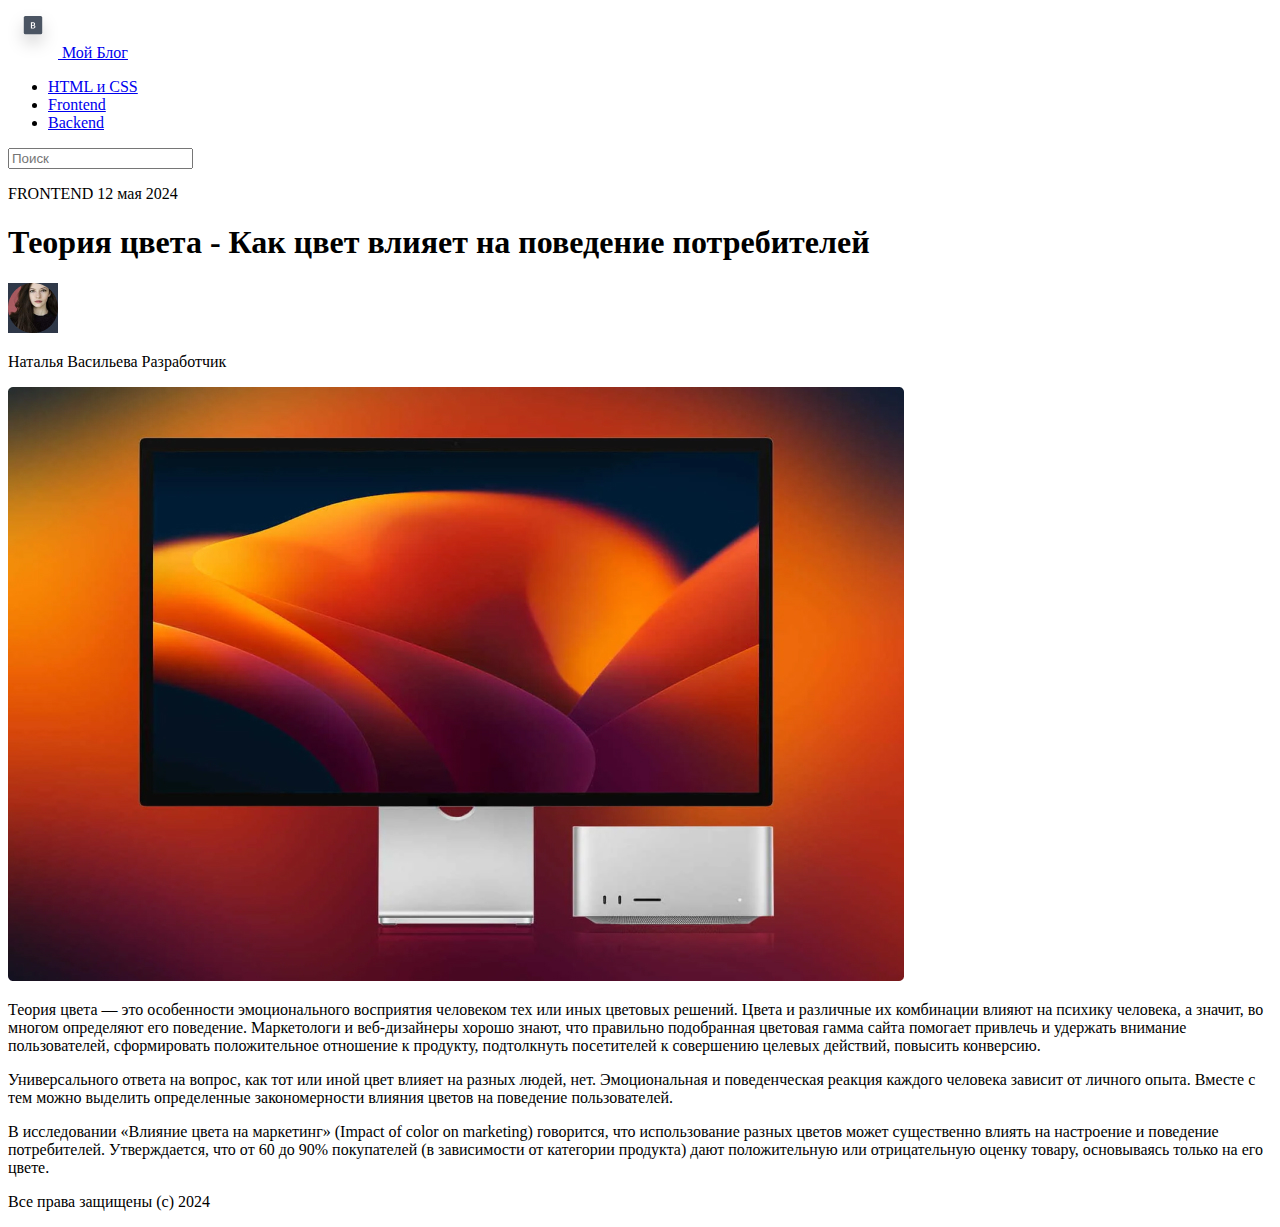
==== 1-Blog/index.html @ f2085311 "Домашнее задание - Знакомство с HTML" ====
<!doctype html>
<html lang="ru">
<head>
  <meta charset="UTF-8">
  <meta name="viewport"
        content="width=device-width, user-scalable=no, initial-scale=1.0, maximum-scale=1.0, minimum-scale=1.0">
  <meta http-equiv="X-UA-Compatible" content="ie=edge">
  <title>Теория цвета - Как цвет влияет на поведение потребителей | Мой блог</title>
</head>
<body>
<header class="page-header">
  <div class="page-header__container">
    <a class="page-header__logo logo" href="/">
      <img src="./images/logo.svg" alt="Логотип Мой Блог"
           class="logo__icon"
           width="50"
           height="50"
      >
      <span class="logo__test">Мой Блог</span>
    </a>
    <nav class="main-nav">
      <ul class="main-nav__list">
        <li class="main-nav__item"><a href="/" class="main-nav__link">HTML и CSS</a></li>
        <li class="main-nav__item"><a href="/" class="main-nav__link">Frontend</a></li>
        <li class="main-nav__item"><a href="/" class="main-nav__link">Backend</a></li>
      </ul>
    </nav>
    <form action="/search" method="get">
      <input type="search" name="search-query" id="search-query" placeholder="Поиск">
    </form>
  </div>
</header>
<main class="page-content">
  <div class="container">
    <div class="post">
      <p class="post__info">
        <span class="post__category">FRONTEND</span>
        <span class="post__date">12 мая 2024</span>
      </p>

      <h1 class="post__title">Теория цвета - Как цвет влияет на поведение потребителей</h1>

      <div class="post__author author">
        <img src="./images/author.jpg"
             alt="Фотография автора - Наталья Васильева" class="author__img"
             width="50"
             height="50"
        >

        <p class="author__info">
          <span class="author__name">Наталья Васильева</span>
          <span class="author__employee">Разработчик</span>
        </p>
      </div>

      <img src="./images/post-image.jpg"
           alt="картинка к посту Теория цвета - Как цвет влияет на поведение потребителей"
           class="post__image"
           width="896"
           height="594"
      >
      <div class="post__text-content">
        <p>
          Теория цвета — это особенности эмоционального восприятия человеком тех или иных цветовых решений. Цвета и
          различные их комбинации влияют на психику человека, а значит, во многом определяют его поведение. Маркетологи
          и веб-дизайнеры хорошо знают, что правильно подобранная цветовая гамма сайта помогает привлечь и удержать
          внимание пользователей, сформировать положительное отношение к продукту, подтолкнуть посетителей к совершению
          целевых действий, повысить конверсию.</p>
        <p>
          Универсального ответа на вопрос, как тот или иной цвет влияет на разных людей, нет. Эмоциональная и
          поведенческая реакция каждого человека зависит от личного опыта. Вместе с тем можно выделить определенные
          закономерности влияния цветов на поведение пользователей.
        </p>
        <p>
          В исследовании «Влияние цвета на маркетинг» (Impact of color on marketing) говорится, что использование
          разных цветов может существенно влиять на настроение и поведение потребителей. Утверждается, что от 60 до 90%
          покупателей (в зависимости от категории продукта) дают положительную или отрицательную оценку товару,
          основываясь только на его цвете.
        </p>
      </div>
    </div>
  </div>
</main>
<footer class="page-footer">
  <p class="footer__copyright">Все права защищены (c) 2024</p>
</footer>
</body>
</html>
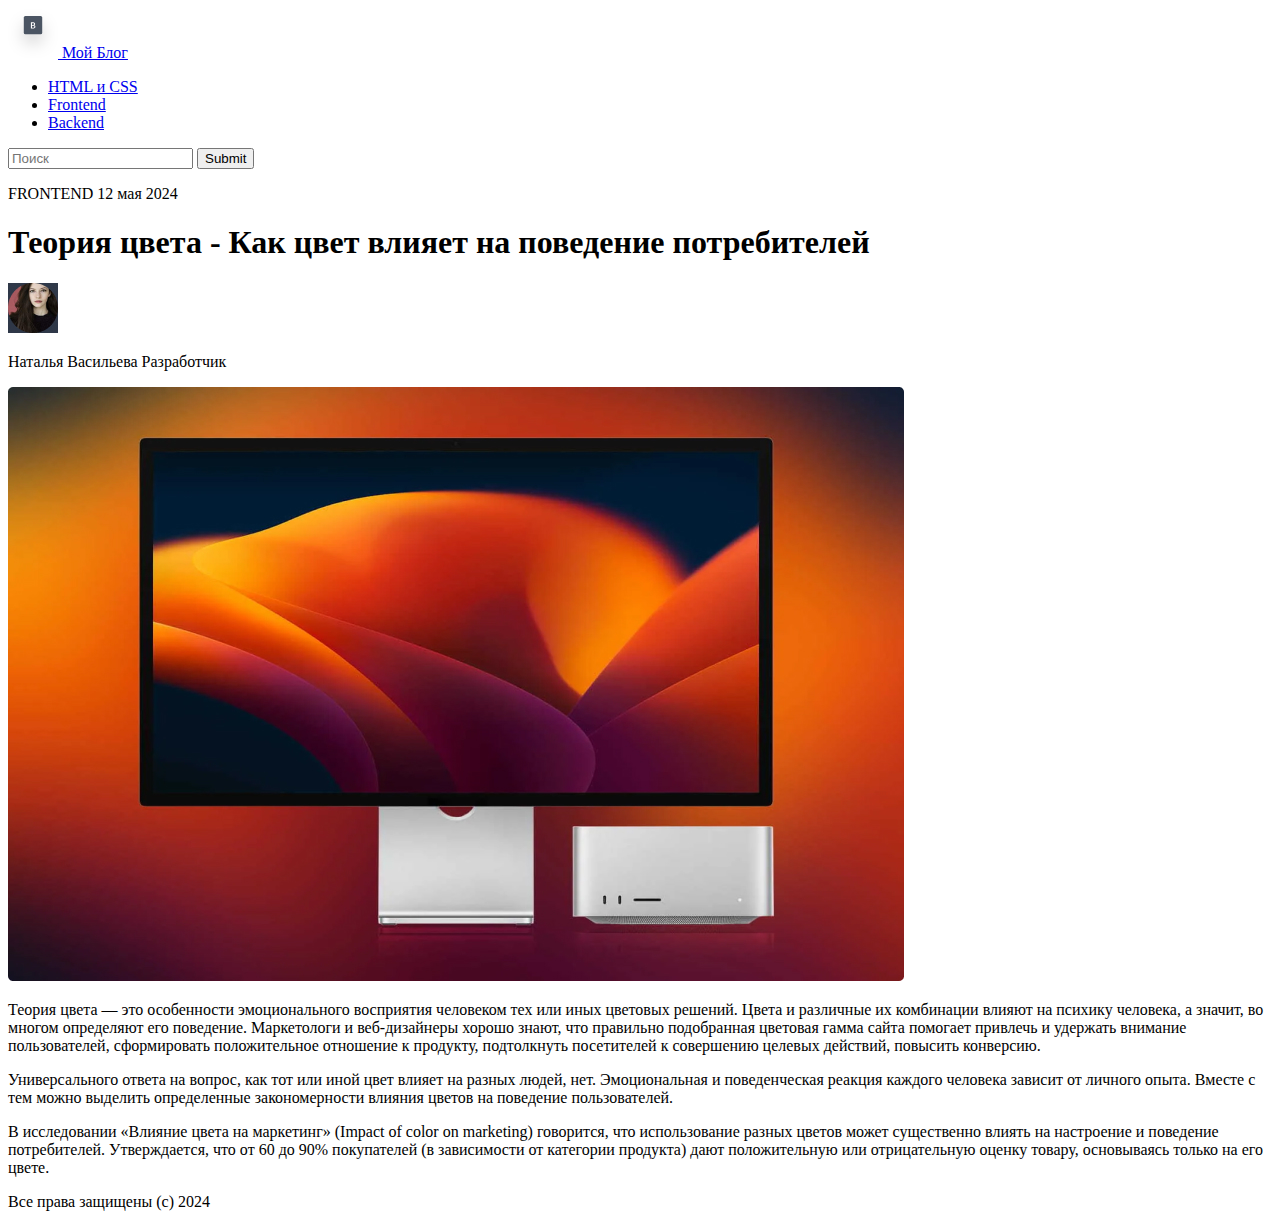
==== commit b9c7cf07: "Правит форму" ====
--- a/1-Blog/index.html
+++ b/1-Blog/index.html
@@ -27,15 +27,16 @@
     </nav>
     <form action="/search" method="get">
       <input type="search" name="search-query" id="search-query" placeholder="Поиск">
+      <input type="submit" name="submit" id="search-submit">
     </form>
   </div>
 </header>
 <main class="page-content">
   <div class="container">
-    <div class="post">
+    <article class="post">
       <p class="post__info">
         <span class="post__category">FRONTEND</span>
-        <span class="post__date">12 мая 2024</span>
+        <time datetime="2024-05-12" class="post__date">12 мая 2024</time>
       </p>
 
       <h1 class="post__title">Теория цвета - Как цвет влияет на поведение потребителей</h1>
@@ -78,7 +79,7 @@
           основываясь только на его цвете.
         </p>
       </div>
-    </div>
+    </article>
   </div>
 </main>
 <footer class="page-footer">
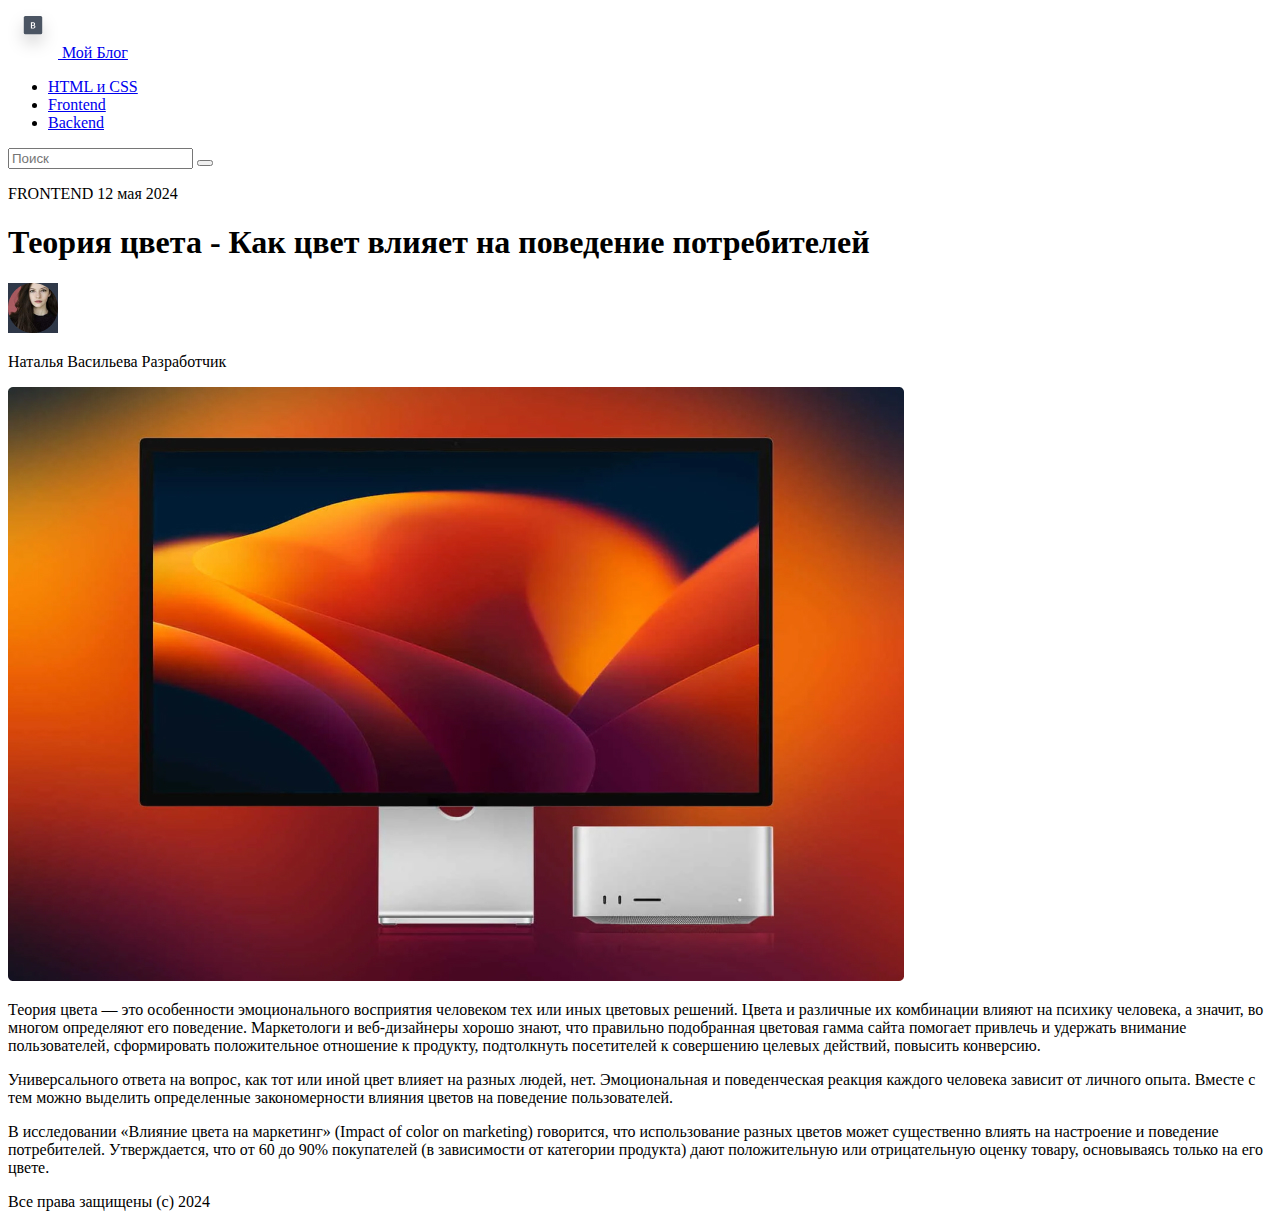
==== commit 9e62b495: "Меняет input submit на button submit" ====
--- a/1-Blog/index.html
+++ b/1-Blog/index.html
@@ -27,7 +27,7 @@
     </nav>
     <form action="/search" method="get">
       <input type="search" name="search-query" id="search-query" placeholder="Поиск">
-      <input type="submit" name="submit" id="search-submit">
+      <button type="submit"></button>
     </form>
   </div>
 </header>
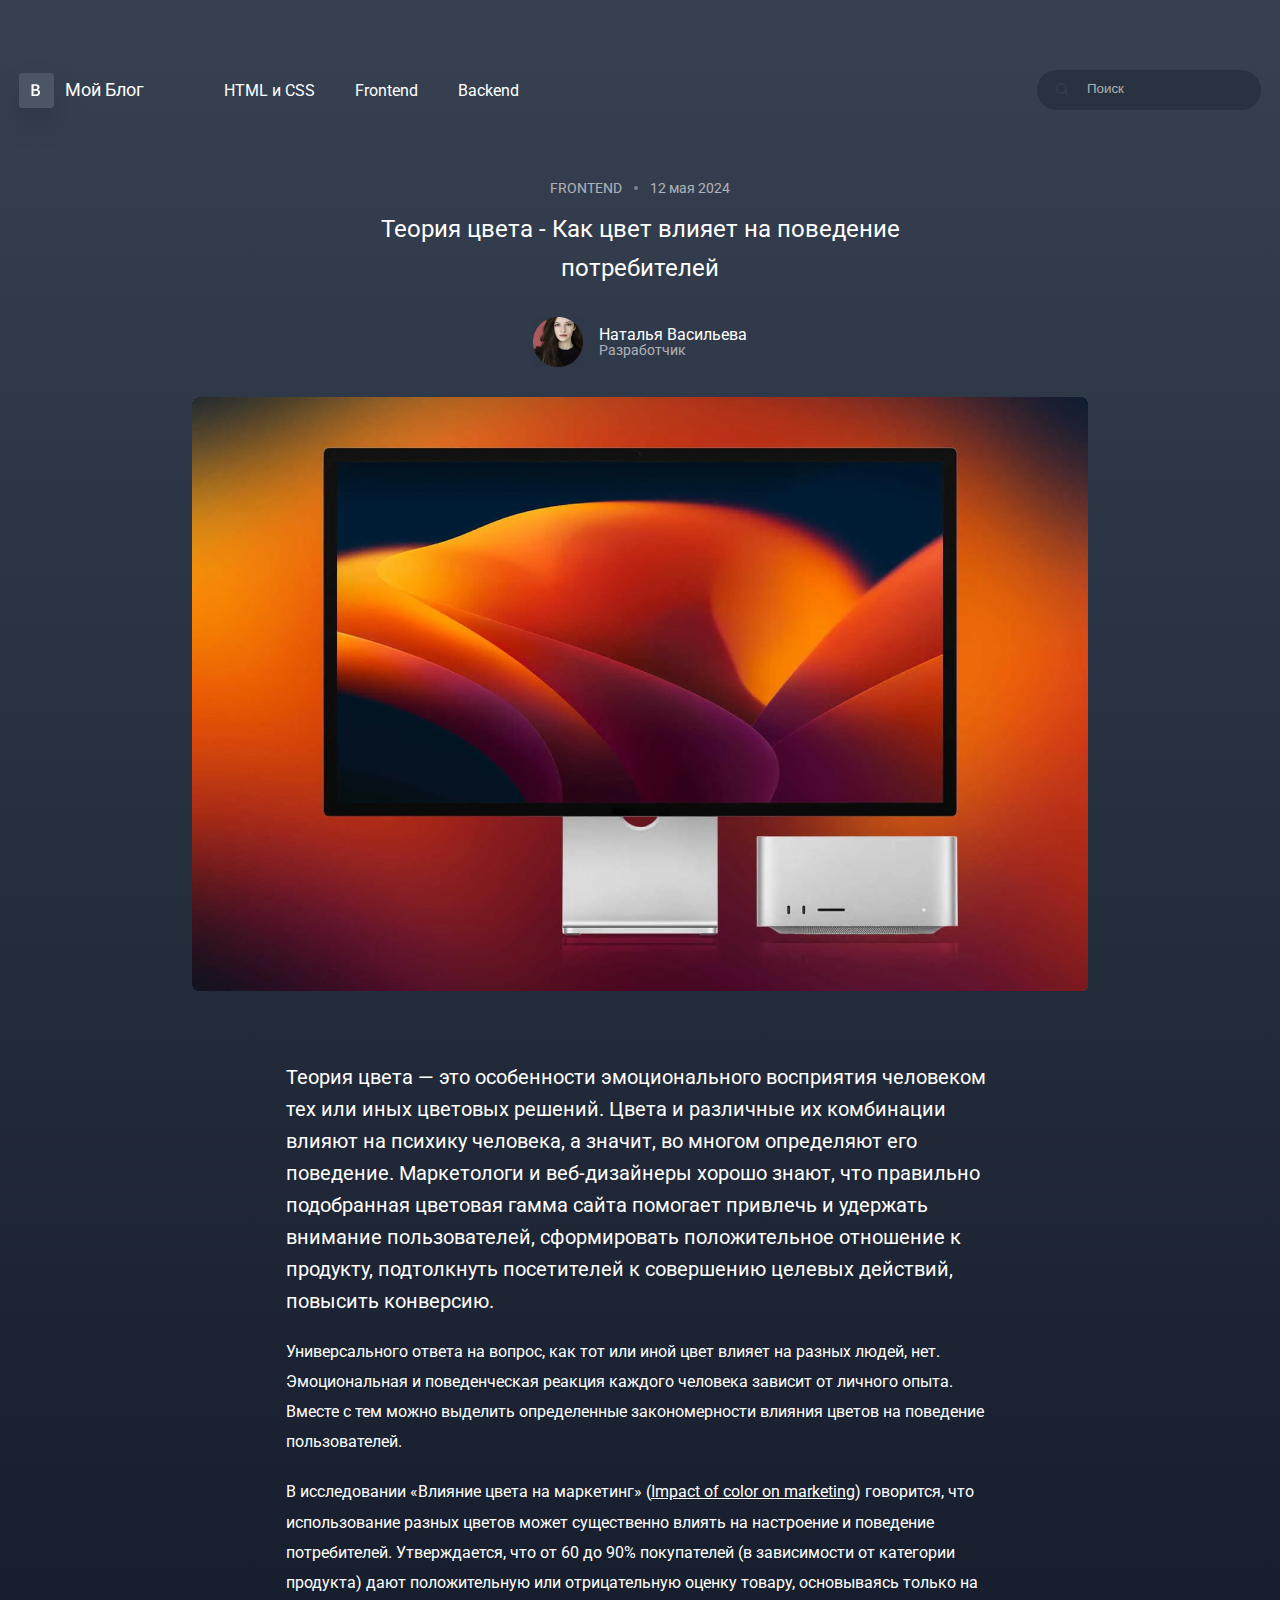
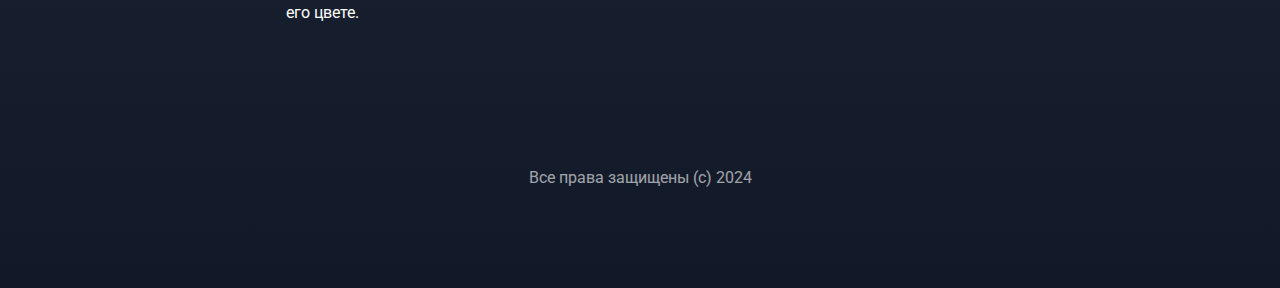
==== commit 0095557d: "Добавляет стили" ====
--- a/1-Blog/index.html
+++ b/1-Blog/index.html
@@ -1,22 +1,22 @@
 <!doctype html>
 <html lang="ru">
 <head>
-  <meta charset="UTF-8">
+  <meta charset="UTF-8" />
   <meta name="viewport"
-        content="width=device-width, user-scalable=no, initial-scale=1.0, maximum-scale=1.0, minimum-scale=1.0">
-  <meta http-equiv="X-UA-Compatible" content="ie=edge">
+        content="width=device-width, user-scalable=no, initial-scale=1.0, maximum-scale=1.0, minimum-scale=1.0" />
+  <meta http-equiv="X-UA-Compatible" content="ie=edge" />
+  <link rel="preconnect" href="https://fonts.googleapis.com" />
+  <link rel="preconnect" href="https://fonts.gstatic.com" crossorigin />
+  <link href="https://fonts.googleapis.com/css2?family=Roboto&display=swap" rel="stylesheet" />
+  <link rel="stylesheet" href="style.css" />
   <title>Теория цвета - Как цвет влияет на поведение потребителей | Мой блог</title>
 </head>
 <body>
 <header class="page-header">
   <div class="page-header__container">
     <a class="page-header__logo logo" href="/">
-      <img src="./images/logo.svg" alt="Логотип Мой Блог"
-           class="logo__icon"
-           width="50"
-           height="50"
-      >
-      <span class="logo__test">Мой Блог</span>
+      <div class="logo__icon"><img src="./images/logo.svg" alt="Логотип Мой Блог" /></div>
+      <span class="logo__text">Мой Блог</span>
     </a>
     <nav class="main-nav">
       <ul class="main-nav__list">
@@ -25,62 +25,62 @@
         <li class="main-nav__item"><a href="/" class="main-nav__link">Backend</a></li>
       </ul>
     </nav>
-    <form action="/search" method="get">
-      <input type="search" name="search-query" id="search-query" placeholder="Поиск">
-      <button type="submit"></button>
+    <form class="page-header__search-form search-form" action="/search" method="get">
+      <label class="search-form__search-label" for="search-query">
+        <img src="./images/search.svg" alt="Поиск по блогу" />
+      </label>
+      <input class="search-form__search" type="search" name="search-query" id="search-query" placeholder="Поиск">
     </form>
   </div>
 </header>
 <main class="page-content">
-  <div class="container">
-    <article class="post">
-      <p class="post__info">
-        <span class="post__category">FRONTEND</span>
-        <time datetime="2024-05-12" class="post__date">12 мая 2024</time>
+  <article class="post">
+    <p class="post__info">
+      <span class="post__category">FRONTEND</span><time datetime="2024-05-12" class="post__date">12 мая 2024</time>
+    </p>
+
+    <h1 class="post__title">Теория цвета - Как цвет влияет на поведение потребителей</h1>
+
+    <div class="post__author author">
+      <img src="./images/author.jpg"
+           alt="Фотография автора - Наталья Васильева" class="author__img"
+           width="50"
+           height="50"
+      >
+
+      <p class="author__info">
+        <span class="author__name">Наталья Васильева</span>
+        <span class="author__employee">Разработчик</span>
       </p>
+    </div>
 
-      <h1 class="post__title">Теория цвета - Как цвет влияет на поведение потребителей</h1>
-
-      <div class="post__author author">
-        <img src="./images/author.jpg"
-             alt="Фотография автора - Наталья Васильева" class="author__img"
-             width="50"
-             height="50"
-        >
-
-        <p class="author__info">
-          <span class="author__name">Наталья Васильева</span>
-          <span class="author__employee">Разработчик</span>
-        </p>
-      </div>
-
-      <img src="./images/post-image.jpg"
-           alt="картинка к посту Теория цвета - Как цвет влияет на поведение потребителей"
-           class="post__image"
-           width="896"
-           height="594"
-      >
-      <div class="post__text-content">
-        <p>
-          Теория цвета — это особенности эмоционального восприятия человеком тех или иных цветовых решений. Цвета и
-          различные их комбинации влияют на психику человека, а значит, во многом определяют его поведение. Маркетологи
-          и веб-дизайнеры хорошо знают, что правильно подобранная цветовая гамма сайта помогает привлечь и удержать
-          внимание пользователей, сформировать положительное отношение к продукту, подтолкнуть посетителей к совершению
-          целевых действий, повысить конверсию.</p>
-        <p>
-          Универсального ответа на вопрос, как тот или иной цвет влияет на разных людей, нет. Эмоциональная и
-          поведенческая реакция каждого человека зависит от личного опыта. Вместе с тем можно выделить определенные
-          закономерности влияния цветов на поведение пользователей.
-        </p>
-        <p>
-          В исследовании «Влияние цвета на маркетинг» (Impact of color on marketing) говорится, что использование
-          разных цветов может существенно влиять на настроение и поведение потребителей. Утверждается, что от 60 до 90%
-          покупателей (в зависимости от категории продукта) дают положительную или отрицательную оценку товару,
-          основываясь только на его цвете.
-        </p>
-      </div>
-    </article>
-  </div>
+    <img src="./images/post-image.jpg"
+         alt="картинка к посту Теория цвета - Как цвет влияет на поведение потребителей"
+         class="post__image"
+         width="896"
+         height="594"
+    />
+    <div class="post__text-content">
+      <p class="post__text">
+        Теория цвета — это особенности эмоционального восприятия человеком тех или иных цветовых решений. Цвета и
+        различные их комбинации влияют на психику человека, а значит, во многом определяют его поведение. Маркетологи
+        и веб-дизайнеры хорошо знают, что правильно подобранная цветовая гамма сайта помогает привлечь и удержать
+        внимание пользователей, сформировать положительное отношение к продукту, подтолкнуть посетителей к совершению
+        целевых действий, повысить конверсию.</p>
+      <p class="post__small-text">
+        Универсального ответа на вопрос, как тот или иной цвет влияет на разных людей, нет. Эмоциональная и
+        поведенческая реакция каждого человека зависит от личного опыта. Вместе с тем можно выделить определенные
+        закономерности влияния цветов на поведение пользователей.
+      </p>
+      <p class="post__small-text">
+        В исследовании «Влияние цвета на маркетинг» (<a class="post__text-link"
+          href="https://www.researchgate.net/publication/235320162_Impact_of_color_on_marketing">Impact of color on marketing</a>) говорится, что использование
+        разных цветов может существенно влиять на настроение и поведение потребителей. Утверждается, что от 60 до 90%
+        покупателей (в зависимости от категории продукта) дают положительную или отрицательную оценку товару,
+        основываясь только на его цвете.
+      </p>
+    </div>
+  </article>
 </main>
 <footer class="page-footer">
   <p class="footer__copyright">Все права защищены (c) 2024</p>
--- a/1-Blog/style.css
+++ b/1-Blog/style.css
@@ -0,0 +1,223 @@
+* {
+    box-sizing: border-box;
+}
+
+body {
+    margin: 0;
+
+    font-family: 'Roboto', sans-serif;
+    font-size: 20px;
+    font-style: normal;
+    font-weight: 400;
+    line-height: 1.6;
+
+    color: #FFFFFF;
+    background: linear-gradient(180deg, #374151 0%, #111827 100%);
+}
+
+.page-header {
+    padding: 70px 0;
+
+    font-size: 18px;
+    font-style: normal;
+    font-weight: 400;
+    line-height: 1.17;
+}
+
+.page-header__container {
+    display: flex;
+    margin: 0 auto;
+    width: 1242px;
+}
+
+.page-header__logo {
+    margin-right: 80px;
+}
+
+.logo {
+    display: inline-flex;
+    justify-content: center;
+    align-items: center;
+    color: #FFFFFF;
+
+    font-size: 18px;
+    line-height: 1.17;
+    font-weight: 400;
+    text-decoration: none;
+}
+
+.logo__icon {
+    display: block;
+    margin-right: 11px;
+    padding: 6px 12px;
+
+    width: 35px;
+    height: 35px;
+
+    border-radius: 3px;
+    background: #4B5563;
+    box-shadow: 0px 15px 30px 0px rgba(0, 0, 0, 0.15);
+}
+.main-nav {
+    display: flex;
+    align-items: center;
+}
+.main-nav__list {
+    display: flex;
+    gap: 40px;
+    padding: 0;
+    margin: 0;
+    list-style: none;
+}
+
+.main-nav__link {
+    text-decoration: none;
+
+    font-size: 16px;
+    font-style: normal;
+    font-weight: 400;
+    line-height: 1.17;
+    color: #FFFFFF;
+}
+
+.page-header__search-form {
+    margin-left: auto;
+}
+
+.search-form {
+    position: relative;
+}
+
+.search-form__search {
+    display: block;
+    position: relative;
+
+    padding: 9px 12px 12px 50px;
+    width: 224px;
+    height: 40px;
+
+    border: none;
+    border-radius: 100px;
+    background: rgba(31, 41, 55, 0.60);
+    color: #FFFFFF;
+}
+
+.search-form__search::placeholder {
+    color: #FFFFFF;
+    opacity: 0.6;
+}
+
+.search-form__search-label {
+    position: absolute;
+    top: 9px;
+    left: 18px;
+}
+
+
+.post__info {
+    display: block;
+    margin: 0 0 14px;
+
+    color: #FFF;
+    font-size: 14px;
+    font-style: normal;
+    font-weight: 400;
+    line-height: 1.17;
+    opacity: 0.6;
+    text-align: center;
+}
+
+.post__category {
+    position: relative;
+    display: inline-block;
+    padding-right: 28px;
+}
+
+.post__category::after {
+    content: "";
+    right: 12px;
+    top: 50%;
+    transform: translateY(-50%);
+    position: absolute;
+    width: 4px;
+    height: 4px;
+    border-radius: 100%;
+    background: rgba(255, 255, 255, 0.60);
+}
+
+.post__title {
+    width: 525px;
+    margin: 0 auto 30px;
+
+    text-align: center;
+    font-size: 24px;
+    font-weight: 400;
+    line-height: 1.6;
+}
+
+.author {
+    display: flex;
+    justify-content: center;
+    gap: 16px;
+    margin: 0 0 30px;
+}
+
+.author__info {
+    display: flex;
+    flex-direction: column;
+    justify-content: center;
+    margin: 0;
+}
+
+.author__name {
+    font-size: 16px;
+    font-weight: 400;
+    line-height: 1;
+}
+
+.author__employee {
+    font-size: 14px;
+    font-weight: 400;
+    line-height: 1;
+    opacity: 0.6;
+}
+
+.post__image {
+    display: block;
+    margin: 0 auto 70px;
+    border-radius: 6px;
+}
+
+.post__text-content {
+    margin: 0 auto;
+    width: 708px;
+}
+
+.post__text {
+    margin: 0 0 20px;
+}
+
+.post__small-text {
+    margin: 0 0 20px;
+    font-size: 16px;
+    font-weight: 400;
+    line-height: 1.88;
+}
+
+.post__text-link {
+    color: #FFF;
+    text-decoration-line: underline;
+}
+
+.page-footer {
+    padding: 100px 0 80px;
+}
+
+.footer__copyright {
+    color: #FFF;
+    text-align: center;
+    font-size: 16px;
+    font-weight: 400;
+    line-height: 1.75;
+    opacity: 0.6;
+}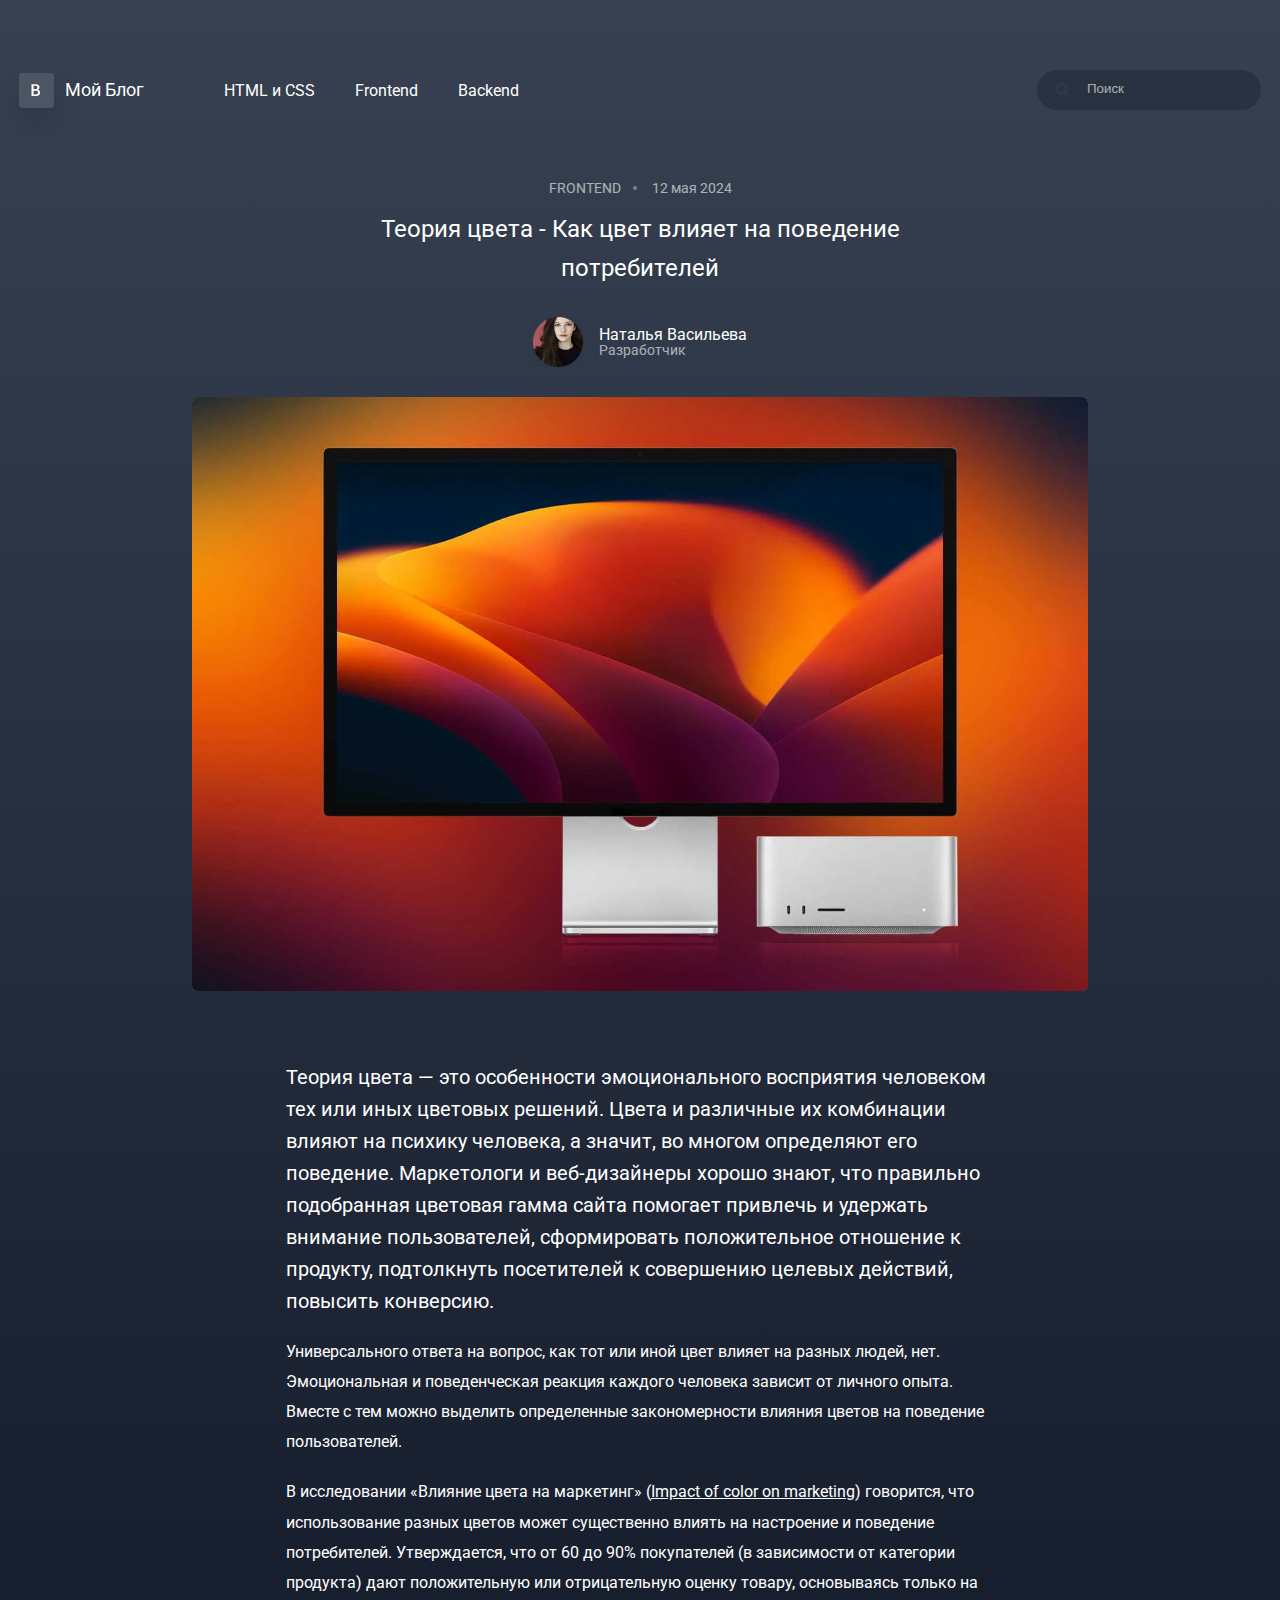
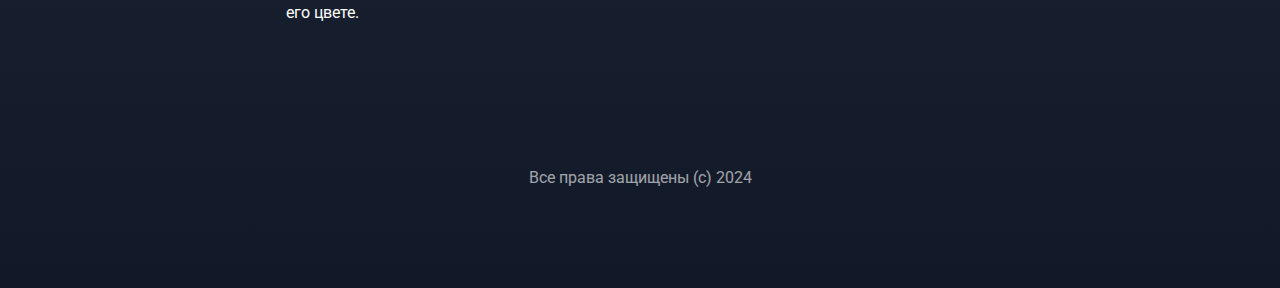
==== commit 16525931: "Добавляет правки по код ревью" ====
--- a/1-Blog/index.html
+++ b/1-Blog/index.html
@@ -25,19 +25,22 @@
         <li class="main-nav__item"><a href="/" class="main-nav__link">Backend</a></li>
       </ul>
     </nav>
-    <form class="page-header__search-form search-form" action="/search" method="get">
-      <label class="search-form__search-label" for="search-query">
-        <img src="./images/search.svg" alt="Поиск по блогу" />
-      </label>
-      <input class="search-form__search" type="search" name="search-query" id="search-query" placeholder="Поиск">
-    </form>
+    <search class="search" role="search">
+      <form class="page-header__search-form search-form" action="/search" method="get">
+        <label class="search-form__search-label" for="search-query">
+          <img src="./images/search.svg" alt="Поиск по блогу" />
+        </label>
+        <input class="search-form__search" type="search" name="search-query" id="search-query" placeholder="Поиск">
+      </form>
+    </search>
   </div>
 </header>
 <main class="page-content">
   <article class="post">
-    <p class="post__info">
-      <span class="post__category">FRONTEND</span><time datetime="2024-05-12" class="post__date">12 мая 2024</time>
-    </p>
+    <div class="post__info">
+      <span class="post__category">FRONTEND</span>
+      <time datetime="2024-05-12" class="post__date">12 мая 2024</time>
+    </div>
 
     <h1 class="post__title">Теория цвета - Как цвет влияет на поведение потребителей</h1>
 
@@ -48,10 +51,10 @@
            height="50"
       >
 
-      <p class="author__info">
+      <div class="author__info">
         <span class="author__name">Наталья Васильева</span>
         <span class="author__employee">Разработчик</span>
-      </p>
+      </div>
     </div>
 
     <img src="./images/post-image.jpg"
@@ -74,7 +77,8 @@
       </p>
       <p class="post__small-text">
         В исследовании «Влияние цвета на маркетинг» (<a class="post__text-link"
-          href="https://www.researchgate.net/publication/235320162_Impact_of_color_on_marketing">Impact of color on marketing</a>) говорится, что использование
+                                                        href="https://www.researchgate.net/publication/235320162_Impact_of_color_on_marketing">Impact
+        of color on marketing</a>) говорится, что использование
         разных цветов может существенно влиять на настроение и поведение потребителей. Утверждается, что от 60 до 90%
         покупателей (в зависимости от категории продукта) дают положительную или отрицательную оценку товару,
         основываясь только на его цвете.
--- a/1-Blog/style.css
+++ b/1-Blog/style.css
@@ -80,7 +80,7 @@
     color: #FFFFFF;
 }
 
-.page-header__search-form {
+.search {
     margin-left: auto;
 }
 
